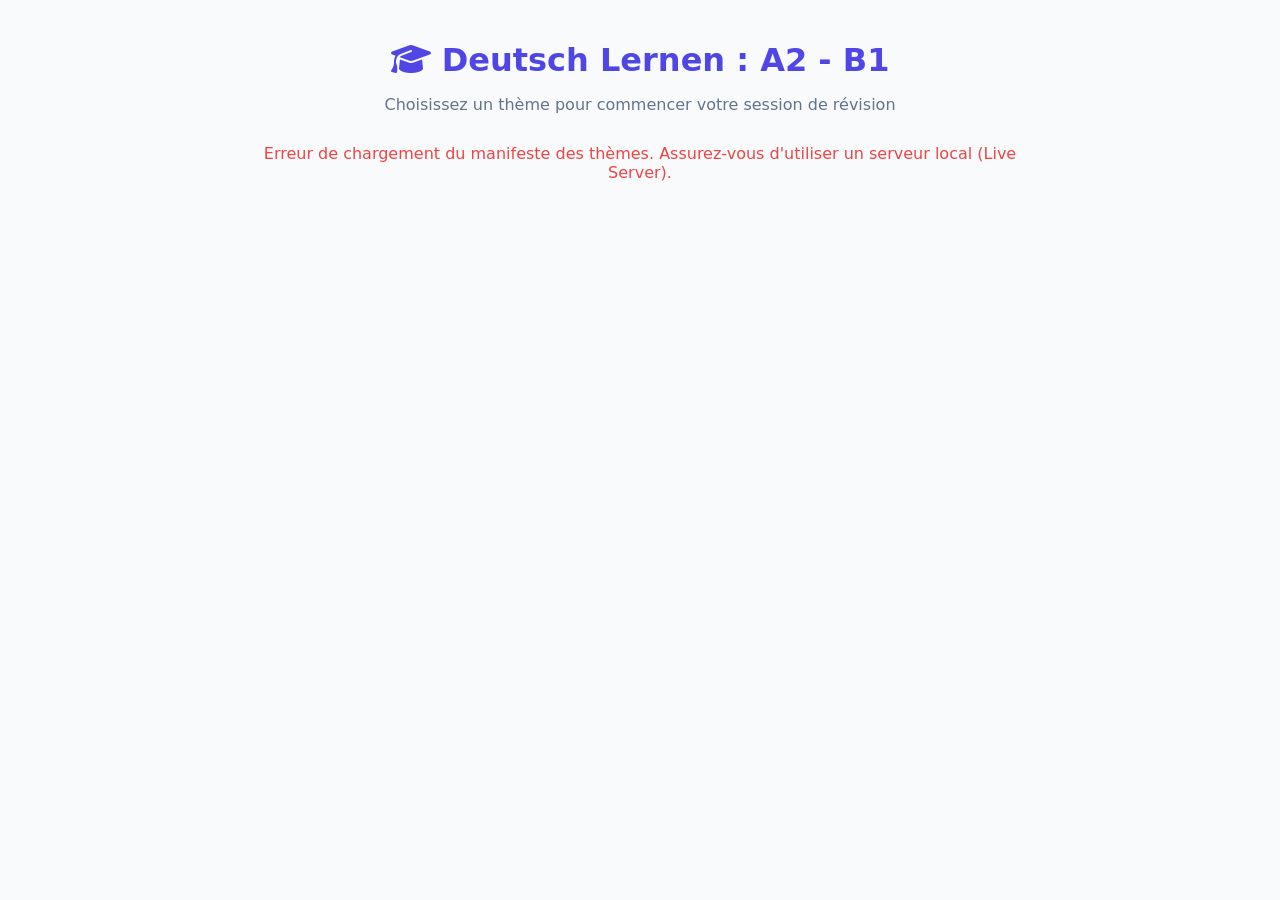
==== index.html @ 4474c890 "Add files via upload" ====
<!DOCTYPE html>
<html lang="fr">
<head>
  <meta charset="UTF-8">
  <meta name="viewport" content="width=device-width, initial-scale=1.0">
  <title>Vocabulaire Allemand A2 - B1 | Sommaire</title>
  <link rel="stylesheet" href="style.css">
  <link rel="stylesheet" href="https://cdnjs.cloudflare.com/ajax/libs/font-awesome/6.4.0/css/all.min.css">
</head>
<body>
  <div class="container">
    <header class="header">
      <h1><i class="fa-solid fa-graduation-cap"></i> Deutsch Lernen : A2 - B1</h1>
      <p>Choisissez un thème pour commencer votre session de révision</p>
    </header>

    <main id="themes-container">
      <!-- Les thèmes seront injectés dynamiquement ici -->
      <p style="text-align: center; color: var(--text-muted);">Chargement des fiches...</p>
    </main>
  </div>

  <script>
    async function loadManifest() {
      try {
        const response = await fetch('data/manifest.json');
        const themes = await response.json();
        
        const container = document.getElementById('themes-container');
        container.innerHTML = ''; // Nettoyer le message de chargement

        // Regrouper par niveau (A2, B1, etc.)
        const levels = {};
        themes.forEach(theme => {
          if (!levels[theme.level]) levels[theme.level] = [];
          levels[theme.level].push(theme);
        });

        // Générer le HTML par niveau
        for (const [level, items] of Object.entries(levels)) {
          let sectionHTML = `
            <section class="level-section">
              <h2 class="badge-level level-${level.toLowerCase()}">Niveau ${level}</h2>
              <div class="cards-grid">
          `;

          items.forEach(theme => {
            // On passe le nom du fichier sans extension dans l'URL
            const fileParam = encodeURIComponent(theme.filename);
            sectionHTML += `
              <a href="app.html?theme=${fileParam}" class="theme-card">
                <div class="theme-icon"><i class="fa-solid ${theme.icon || 'fa-folder'}"></i></div>
                <div class="theme-info">
                  <h3>${theme.title}</h3>
                  <p>${theme.description}</p>
                  <span class="count-tag"><i class="fa-solid fa-layer-group"></i> ${theme.level}</span>
                </div>
              </a>
            `;
          });

          sectionHTML += `</div></section>`;
          container.innerHTML += sectionHTML;
        }

      } catch (error) {
        document.getElementById('themes-container').innerHTML = `
          <p style="text-align: center; color: #ef4444;">Erreur de chargement du manifeste des thèmes. Assurez-vous d'utiliser un serveur local (Live Server).</p>
        `;
        console.error("Erreur manifeste :", error);
      }
    }

    loadManifest();
  </script>
</body>
</html>
---- style.css ----
:root {
  --primary: #4f46e5;
  --primary-hover: #4338ca;
  --bg-color: #f8fafc;
  --card-bg: #ffffff;
  --text-main: #0f172a;
  --text-muted: #64748b;
  --border-radius: 16px;
  --shadow: 0 10px 25px -5px rgba(0, 0, 0, 0.1), 0 8px 10px -6px rgba(0, 0, 0, 0.1);
}

body {
  font-family: 'Segoe UI', system-ui, -apple-system, sans-serif;
  background-color: var(--bg-color);
  color: var(--text-main);
  margin: 0;
  padding: 20px;
  display: flex;
  justify-content: center;
}

.container {
  width: 100%;
  max-width: 800px;
}

/* Header & Nav */
.header {
  text-align: center;
  margin-bottom: 30px;
}

.header h1 {
  font-size: 2rem;
  color: var(--primary);
  margin-bottom: 8px;
}

.header p {
  color: var(--text-muted);
}

.nav-header {
  display: flex;
  align-items: center;
  justify-content: space-between;
}

.btn-back {
  text-decoration: none;
  color: var(--primary);
  font-weight: 600;
  padding: 8px 16px;
  border-radius: 8px;
  background: #e0e7ff;
  transition: 0.2s;
}

.btn-back:hover {
  background: #c7d2fe;
}

/* Grille des thèmes (index) */
.level-section {
  margin-bottom: 30px;
}

.badge-level {
  display: inline-block;
  padding: 6px 16px;
  border-radius: 20px;
  font-size: 0.9rem;
  font-weight: 700;
  margin-bottom: 15px;
}

.level-a2 { background: #dcfce7; color: #15803d; }
.level-b1 { background: #dbeafe; color: #1d4ed8; }

.cards-grid {
  display: grid;
  grid-template-columns: repeat(auto-fill, minmax(240px, 1fr));
  gap: 16px;
}

.theme-card {
  background: var(--card-bg);
  border-radius: var(--border-radius);
  padding: 20px;
  text-decoration: none;
  color: inherit;
  box-shadow: var(--shadow);
  display: flex;
  gap: 15px;
  align-items: center;
  transition: transform 0.2s, box-shadow 0.2s;
}

.theme-card:hover {
  transform: translateY(-4px);
  box-shadow: 0 15px 30px -5px rgba(0, 0, 0, 0.15);
}

.theme-icon {
  font-size: 1.8rem;
  color: var(--primary);
  background: #f1f5f9;
  width: 50px;
  height: 50px;
  border-radius: 12px;
  display: flex;
  align-items: center;
  justify-content: center;
  flex-shrink: 0;
}

.theme-info h3 {
  margin: 0 0 5px 0;
  font-size: 1.1rem;
}

.theme-info p {
  margin: 0 0 8px 0;
  font-size: 0.85rem;
  color: var(--text-muted);
}

/* Flashcard 3D (app) */
.flashcard-wrapper {
  display: flex;
  flex-direction: column;
  align-items: center;
  gap: 20px;
}

.card-container {
  width: 100%;
  max-width: 480px;
  height: 280px;
  perspective: 1000px;
  cursor: pointer;
}

.card {
  width: 100%;
  height: 100%;
  position: relative;
  transform-style: preserve-3d;
  transition: transform 0.6s cubic-bezier(0.4, 0.2, 0.2, 1);
  border-radius: var(--border-radius);
  box-shadow: var(--shadow);
}

.card.flipped {
  transform: rotateY(180deg);
}

.card-face {
  position: absolute;
  width: 100%;
  height: 100%;
  backface-visibility: hidden;
  border-radius: var(--border-radius);
  background: var(--card-bg);
  padding: 25px;
  box-sizing: border-box;
  display: flex;
  flex-direction: column;
  justify-content: space-between;
}

.card-back {
  transform: rotateY(180deg);
  background: #f8fafc;
  border: 2px solid #e2e8f0;
}

.card-type {
  font-size: 0.8rem;
  text-transform: uppercase;
  letter-spacing: 1px;
  color: var(--text-muted);
  font-weight: 700;
}

.card-content {
  text-align: center;
}

.de-text {
  font-size: 1.8rem;
  font-weight: 700;
  margin: 0 0 10px 0;
  color: var(--text-main);
}

.fr-text {
  font-size: 1.6rem;
  font-weight: 600;
  color: var(--primary);
  margin: 0;
}

.example-text {
  font-size: 0.95rem;
  font-style: italic;
  color: var(--text-muted);
  margin: 0;
}

.btn-audio {
  position: absolute;
  top: 20px;
  right: 20px;
  background: #e0e7ff;
  border: none;
  color: var(--primary);
  width: 38px;
  height: 38px;
  border-radius: 50%;
  cursor: pointer;
  font-size: 1rem;
}

.hint-flip {
  font-size: 0.75rem;
  color: var(--text-muted);
  text-align: center;
}

/* Évaluation (Rang 1 à 5) */
.rating-box {
  width: 100%;
  max-width: 480px;
  text-align: center;
}

.rating-box p {
  font-size: 0.9rem;
  color: var(--text-muted);
  margin-bottom: 10px;
}

.rating-buttons {
  display: flex;
  gap: 8px;
  justify-content: space-between;
}

.btn-rank {
  flex: 1;
  padding: 10px 4px;
  border: 2px solid #e2e8f0;
  background: white;
  border-radius: 10px;
  cursor: pointer;
  font-weight: bold;
  font-size: 1.1rem;
  transition: all 0.2s;
}

.btn-rank small {
  display: block;
  font-size: 0.65rem;
  font-weight: normal;
}

.btn-rank.active { border-color: var(--primary); background: #e0e7ff; }
.btn-rank.r1:hover { border-color: #ef4444; color: #ef4444; }
.btn-rank.r2:hover { border-color: #f97316; color: #f97316; }
.btn-rank.r3:hover { border-color: #eab308; color: #eab308; }
.btn-rank.r4:hover { border-color: #84cc16; color: #84cc16; }
.btn-rank.r5:hover { border-color: #22c55e; color: #22c55e; }

.btn-next {
  background: var(--primary);
  color: white;
  border: none;
  padding: 12px 28px;
  border-radius: 10px;
  font-size: 1rem;
  font-weight: 600;
  cursor: pointer;
  transition: background 0.2s;
}

.btn-next:hover {
  background: var(--primary-hover);
}
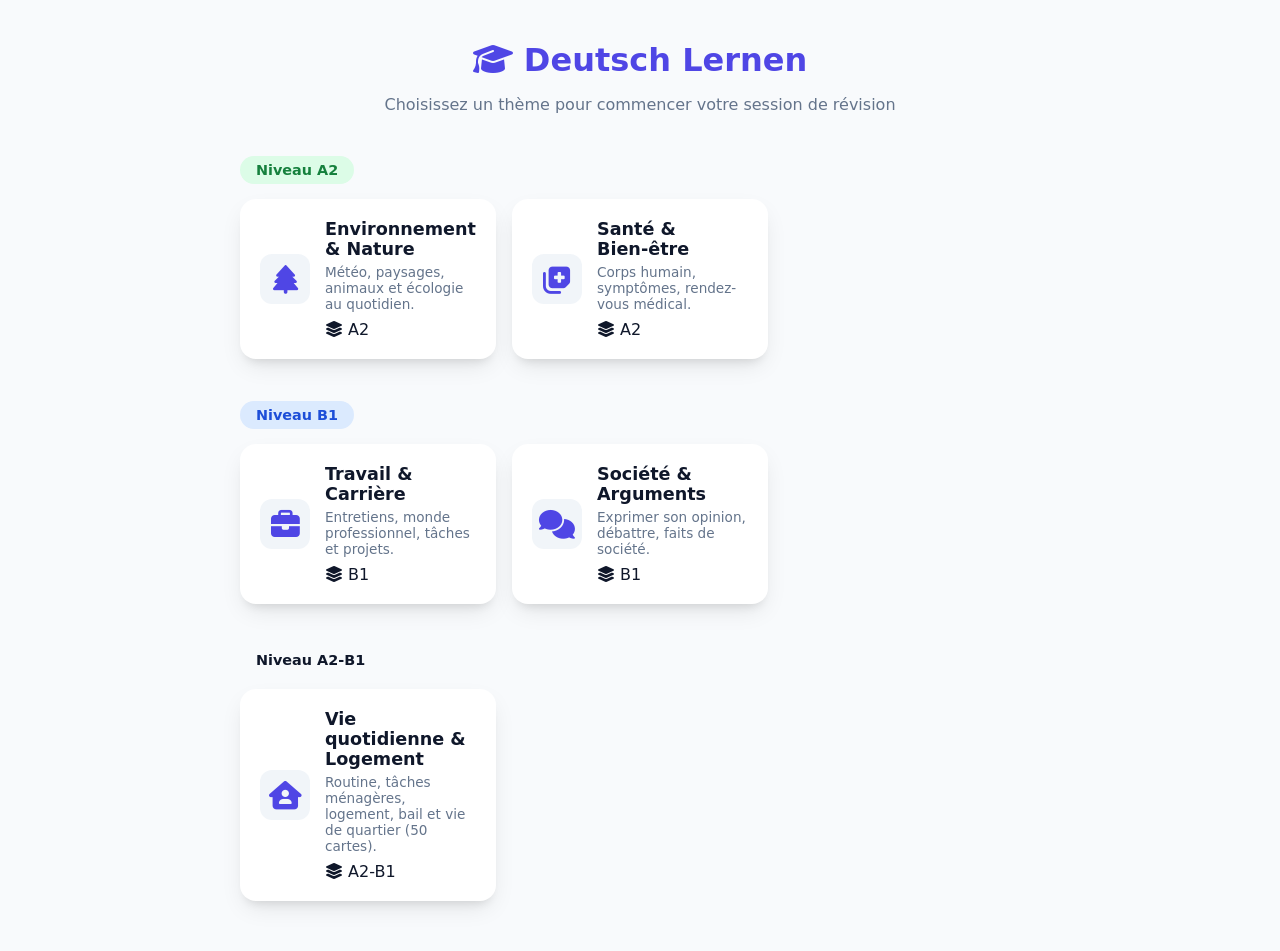
==== commit a7fd198d: "Update title and error handling in index.html" ====
--- a/index.html
+++ b/index.html
@@ -3,49 +3,50 @@
 <head>
   <meta charset="UTF-8">
   <meta name="viewport" content="width=device-width, initial-scale=1.0">
-  <title>Vocabulaire Allemand A2 - B1 | Sommaire</title>
+  <title>Vocabulaire Allemand | Sommaire</title>
   <link rel="stylesheet" href="style.css">
   <link rel="stylesheet" href="https://cdnjs.cloudflare.com/ajax/libs/font-awesome/6.4.0/css/all.min.css">
 </head>
 <body>
   <div class="container">
     <header class="header">
-      <h1><i class="fa-solid fa-graduation-cap"></i> Deutsch Lernen : A2 - B1</h1>
+      <h1><i class="fa-solid fa-graduation-cap"></i> Deutsch Lernen</h1>
       <p>Choisissez un thème pour commencer votre session de révision</p>
     </header>
 
     <main id="themes-container">
-      <!-- Les thèmes seront injectés dynamiquement ici -->
       <p style="text-align: center; color: var(--text-muted);">Chargement des fiches...</p>
     </main>
   </div>
 
   <script>
     async function loadManifest() {
+      const container = document.getElementById('themes-container');
       try {
-        const response = await fetch('data/manifest.json');
+        // Ajout d'un paramètre anti-cache pour toujours lire le manifest à jour
+        const response = await fetch('data/manifest.json?v=' + Date.now());
+        if (!response.ok) throw new Error("Impossible de charger manifest.json");
+        
         const themes = await response.json();
-        
-        const container = document.getElementById('themes-container');
-        container.innerHTML = ''; // Nettoyer le message de chargement
+        container.innerHTML = ''; 
 
-        // Regrouper par niveau (A2, B1, etc.)
+        // Regrouper par niveau
         const levels = {};
         themes.forEach(theme => {
-          if (!levels[theme.level]) levels[theme.level] = [];
-          levels[theme.level].push(theme);
+          const lvl = theme.level || 'Général';
+          if (!levels[lvl]) levels[lvl] = [];
+          levels[lvl].push(theme);
         });
 
-        // Générer le HTML par niveau
+        // Générer le HTML
         for (const [level, items] of Object.entries(levels)) {
           let sectionHTML = `
             <section class="level-section">
-              <h2 class="badge-level level-${level.toLowerCase()}">Niveau ${level}</h2>
+              <h2 class="badge-level level-${level.toLowerCase().replace(/[^a-z0-9]/g, '')}">Niveau ${level}</h2>
               <div class="cards-grid">
           `;
 
           items.forEach(theme => {
-            // On passe le nom du fichier sans extension dans l'URL
             const fileParam = encodeURIComponent(theme.filename);
             sectionHTML += `
               <a href="app.html?theme=${fileParam}" class="theme-card">
@@ -64,8 +65,12 @@
         }
 
       } catch (error) {
-        document.getElementById('themes-container').innerHTML = `
-          <p style="text-align: center; color: #ef4444;">Erreur de chargement du manifeste des thèmes. Assurez-vous d'utiliser un serveur local (Live Server).</p>
+        container.innerHTML = `
+          <div style="text-align: center; color: #ef4444; padding: 20px;">
+            <i class="fa-solid fa-circle-exclamation" style="font-size: 2rem; margin-bottom: 10px;"></i>
+            <p><strong>Erreur de chargement du sommaire</strong></p>
+            <p style="font-size: 0.9rem;">Vérifiez que le fichier <code>data/manifest.json</code> ne contient pas d'erreur de syntaxe JSON.</p>
+          </div>
         `;
         console.error("Erreur manifeste :", error);
       }
@@ -74,4 +79,4 @@
     loadManifest();
   </script>
 </body>
-</html>+</html>
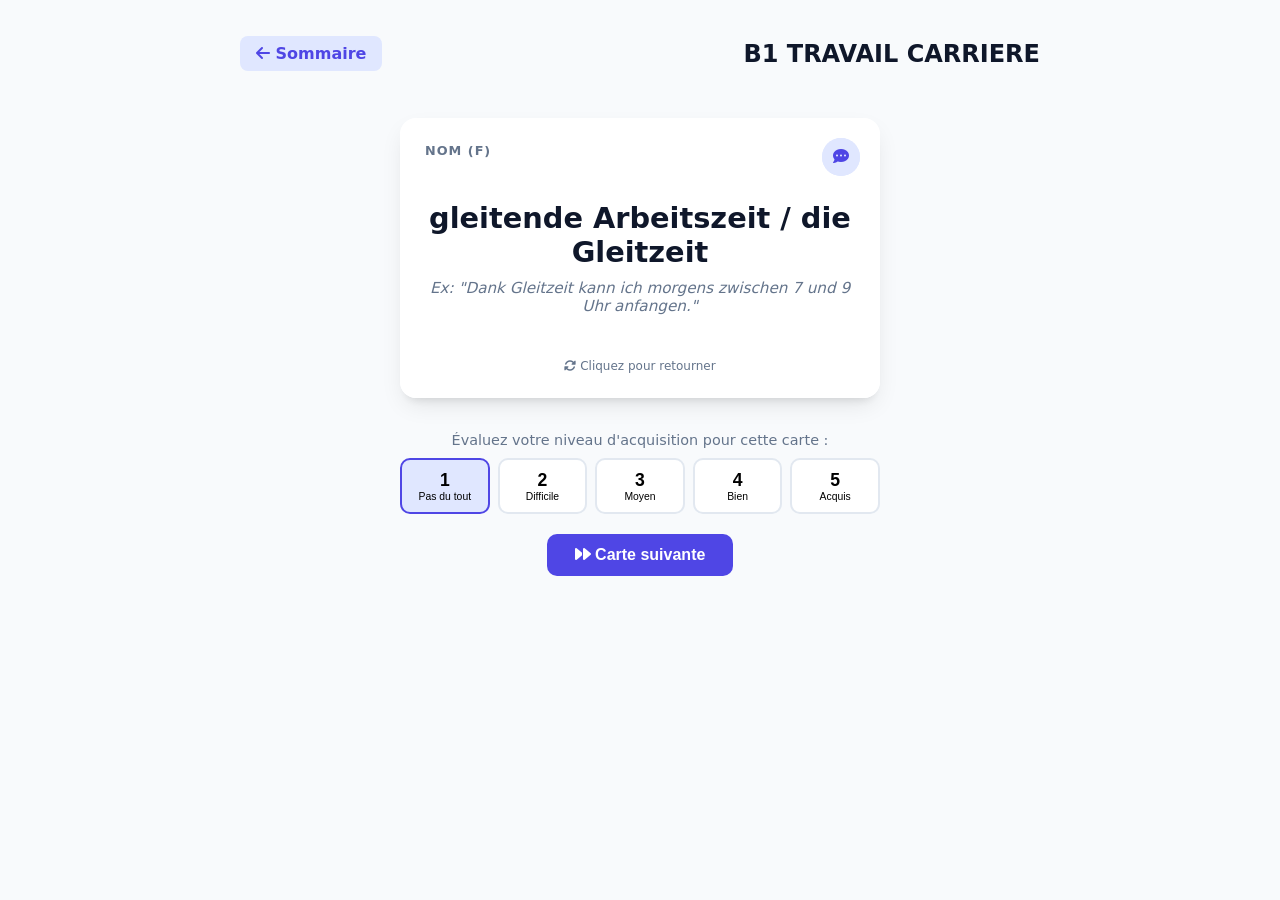
==== commit 901bf3ce: "Update title and structure for flashcard session" ====
--- a/index.html
+++ b/index.html
@@ -3,80 +3,201 @@
 <head>
   <meta charset="UTF-8">
   <meta name="viewport" content="width=device-width, initial-scale=1.0">
-  <title>Vocabulaire Allemand | Sommaire</title>
+  <title>Session de Flashcards | Allemand</title>
   <link rel="stylesheet" href="style.css">
   <link rel="stylesheet" href="https://cdnjs.cloudflare.com/ajax/libs/font-awesome/6.4.0/css/all.min.css">
 </head>
 <body>
   <div class="container">
-    <header class="header">
-      <h1><i class="fa-solid fa-graduation-cap"></i> Deutsch Lernen</h1>
-      <p>Choisissez un thème pour commencer votre session de révision</p>
+    <header class="header nav-header">
+      <a href="index.html" class="btn-back"><i class="fa-solid fa-arrow-left"></i> Sommaire</a>
+      <h2 id="theme-title">Chargement...</h2>
     </header>
 
-    <main id="themes-container">
-      <p style="text-align: center; color: var(--text-muted);">Chargement des fiches...</p>
+    <main class="flashcard-wrapper">
+      <div class="card-container" id="card-container">
+        <div class="card" id="flashcard">
+          <!-- Recto (Allemand) -->
+          <div class="card-face card-front">
+            <span class="card-type" id="card-type">Mot</span>
+            
+            <div class="card-content">
+              <!-- Mot / Expression principales -->
+              <div class="text-audio-row">
+                <p class="de-text" id="de-text">...</p>
+                <button class="btn-audio" id="btn-audio-word" title="Écouter le mot">
+                  <i class="fa-solid fa-volume-high"></i>
+                </button>
+              </div>
+
+              <!-- Phrase d'exemple -->
+              <div class="example-row" id="example-wrapper">
+                <p class="example-text" id="example-text"></p>
+                <button class="btn-audio btn-audio-sub" id="btn-audio-example" title="Écouter la phrase d'exemple">
+                  <i class="fa-solid fa-comment-dots"></i>
+                </button>
+              </div>
+            </div>
+
+            <span class="hint-flip"><i class="fa-solid fa-rotate"></i> Cliquez pour retourner</span>
+          </div>
+
+          <!-- Verso (Français) -->
+          <div class="card-face card-back">
+            <span class="card-type">Traduction</span>
+            <div class="card-content">
+              <p class="fr-text" id="fr-text">...</p>
+            </div>
+            <span class="hint-flip"><i class="fa-solid fa-rotate"></i> Cliquez pour retourner</span>
+          </div>
+        </div>
+      </div>
+
+      <!-- Évaluation -->
+      <div class="rating-box">
+        <p>Évaluez votre niveau d'acquisition pour cette carte :</p>
+        <div class="rating-buttons">
+          <button class="btn-rank r1" onclick="rateCard(1)">1<br><small>Pas du tout</small></button>
+          <button class="btn-rank r2" onclick="rateCard(2)">2<br><small>Difficile</small></button>
+          <button class="btn-rank r3" onclick="rateCard(3)">3<br><small>Moyen</small></button>
+          <button class="btn-rank r4" onclick="rateCard(4)">4<br><small>Bien</small></button>
+          <button class="btn-rank r5" onclick="rateCard(5)">5<br><small>Acquis</small></button>
+        </div>
+      </div>
+
+      <div class="action-box">
+        <button class="btn-next" id="btn-next"><i class="fa-solid fa-forward"></i> Carte suivante</button>
+      </div>
     </main>
   </div>
 
   <script>
-    async function loadManifest() {
-      const container = document.getElementById('themes-container');
+    let vocabulary = [];
+    let currentCard = null;
+    let fileName = "";
+
+    const urlParams = new URLSearchParams(window.location.search);
+    fileName = urlParams.get('theme') || 'b1 travail carriere.json';
+
+    const cleanTitle = fileName.replace('.json', '');
+    document.getElementById('theme-title').textContent = cleanTitle.toUpperCase();
+
+    async function loadThemeData() {
       try {
-        // Ajout d'un paramètre anti-cache pour toujours lire le manifest à jour
-        const response = await fetch('data/manifest.json?v=' + Date.now());
-        if (!response.ok) throw new Error("Impossible de charger manifest.json");
+        const response = await fetch(`data/${fileName}`);
+        const defaultData = await response.json();
         
-        const themes = await response.json();
-        container.innerHTML = ''; 
-
-        // Regrouper par niveau
-        const levels = {};
-        themes.forEach(theme => {
-          const lvl = theme.level || 'Général';
-          if (!levels[lvl]) levels[lvl] = [];
-          levels[lvl].push(theme);
-        });
-
-        // Générer le HTML
-        for (const [level, items] of Object.entries(levels)) {
-          let sectionHTML = `
-            <section class="level-section">
-              <h2 class="badge-level level-${level.toLowerCase().replace(/[^a-z0-9]/g, '')}">Niveau ${level}</h2>
-              <div class="cards-grid">
-          `;
-
-          items.forEach(theme => {
-            const fileParam = encodeURIComponent(theme.filename);
-            sectionHTML += `
-              <a href="app.html?theme=${fileParam}" class="theme-card">
-                <div class="theme-icon"><i class="fa-solid ${theme.icon || 'fa-folder'}"></i></div>
-                <div class="theme-info">
-                  <h3>${theme.title}</h3>
-                  <p>${theme.description}</p>
-                  <span class="count-tag"><i class="fa-solid fa-layer-group"></i> ${theme.level}</span>
-                </div>
-              </a>
-            `;
-          });
-
-          sectionHTML += `</div></section>`;
-          container.innerHTML += sectionHTML;
+        const storageKey = `flashcards_${fileName.replace(/\s+/g, '_')}`;
+        const savedData = localStorage.getItem(storageKey);
+
+        if (savedData) {
+          vocabulary = JSON.parse(savedData);
+        } else {
+          vocabulary = defaultData;
+          saveToLocalStorage(storageKey);
         }
 
+        nextCard();
       } catch (error) {
-        container.innerHTML = `
-          <div style="text-align: center; color: #ef4444; padding: 20px;">
-            <i class="fa-solid fa-circle-exclamation" style="font-size: 2rem; margin-bottom: 10px;"></i>
-            <p><strong>Erreur de chargement du sommaire</strong></p>
-            <p style="font-size: 0.9rem;">Vérifiez que le fichier <code>data/manifest.json</code> ne contient pas d'erreur de syntaxe JSON.</p>
-          </div>
-        `;
-        console.error("Erreur manifeste :", error);
-      }
-    }
-
-    loadManifest();
+        document.getElementById('de-text').textContent = "Erreur de chargement du fichier JSON.";
+        console.error("Erreur de chargement du thème :", error);
+      }
+    }
+
+    function saveToLocalStorage(storageKey) {
+      localStorage.setItem(storageKey, JSON.stringify(vocabulary));
+    }
+
+    function getRandomCard() {
+      if (vocabulary.length === 0) return null;
+      let pool = [];
+      vocabulary.forEach((item, index) => {
+        let weight = Math.max(1, 6 - (item.score || 1));
+        for (let i = 0; i < weight; i++) {
+          pool.push(index);
+        }
+      });
+      let randomIndex = pool[Math.floor(Math.random() * pool.length)];
+      return vocabulary[randomIndex];
+    }
+
+    function displayCard(card) {
+      if (!card) return;
+      currentCard = card;
+
+      const cardElem = document.getElementById('flashcard');
+      cardElem.classList.remove('flipped');
+
+      document.getElementById('card-type').textContent = card.type || 'Vocabulaire';
+      document.getElementById('de-text').textContent = card.de;
+      
+      const exampleWrapper = document.getElementById('example-wrapper');
+      if (card.example) {
+        document.getElementById('example-text').textContent = `Ex: "${card.example}"`;
+        exampleWrapper.style.display = "flex";
+      } else {
+        exampleWrapper.style.display = "none";
+      }
+
+      document.getElementById('fr-text').textContent = card.fr;
+
+      document.querySelectorAll('.btn-rank').forEach(btn => btn.classList.remove('active'));
+      const score = card.score || 1;
+      const activeBtn = document.querySelector(`.btn-rank.r5` === `.r${score}` ? `.btn-rank.r5` : `.btn-rank.r${score}`);
+      if (activeBtn) activeBtn.classList.add('active');
+    }
+
+    function nextCard() {
+      window.speechSynthesis.cancel(); // Stoppe la lecture en cours au changement de carte
+      const card = getRandomCard();
+      displayCard(card);
+    }
+
+    function rateCard(score) {
+      if (!currentCard) return;
+      currentCard.score = score;
+      const storageKey = `flashcards_${fileName.replace(/\s+/g, '_')}`;
+      saveToLocalStorage(storageKey);
+      
+      document.querySelectorAll('.btn-rank').forEach(btn => btn.classList.remove('active'));
+      document.querySelector(`.btn-rank.r${score}`).classList.add('active');
+
+      setTimeout(nextCard, 250);
+    }
+
+    function speakText(text) {
+      window.speechSynthesis.cancel();
+      const utterance = new SpeechSynthesisUtterance(text);
+      utterance.lang = 'de-DE';
+      utterance.rate = 0.9; // Vitesse légèrement ajustée pour bien articuler
+      window.speechSynthesis.speak(utterance);
+    }
+
+    // Retourner la carte au clic (hors boutons audio)
+    document.getElementById('card-container').addEventListener('click', function(e) {
+      if (e.target.closest('.btn-audio')) return;
+      document.getElementById('flashcard').classList.toggle('flipped');
+    });
+
+    // Audio pour le mot principal
+    document.getElementById('btn-audio-word').addEventListener('click', function(e) {
+      e.stopPropagation();
+      if (currentCard && currentCard.de) {
+        speakText(currentCard.de);
+      }
+    });
+
+    // Audio pour la phrase d'exemple
+    document.getElementById('btn-audio-example').addEventListener('click', function(e) {
+      e.stopPropagation();
+      if (currentCard && currentCard.example) {
+        speakText(currentCard.example);
+      }
+    });
+
+    document.getElementById('btn-next').addEventListener('click', nextCard);
+
+    loadThemeData();
   </script>
 </body>
 </html>
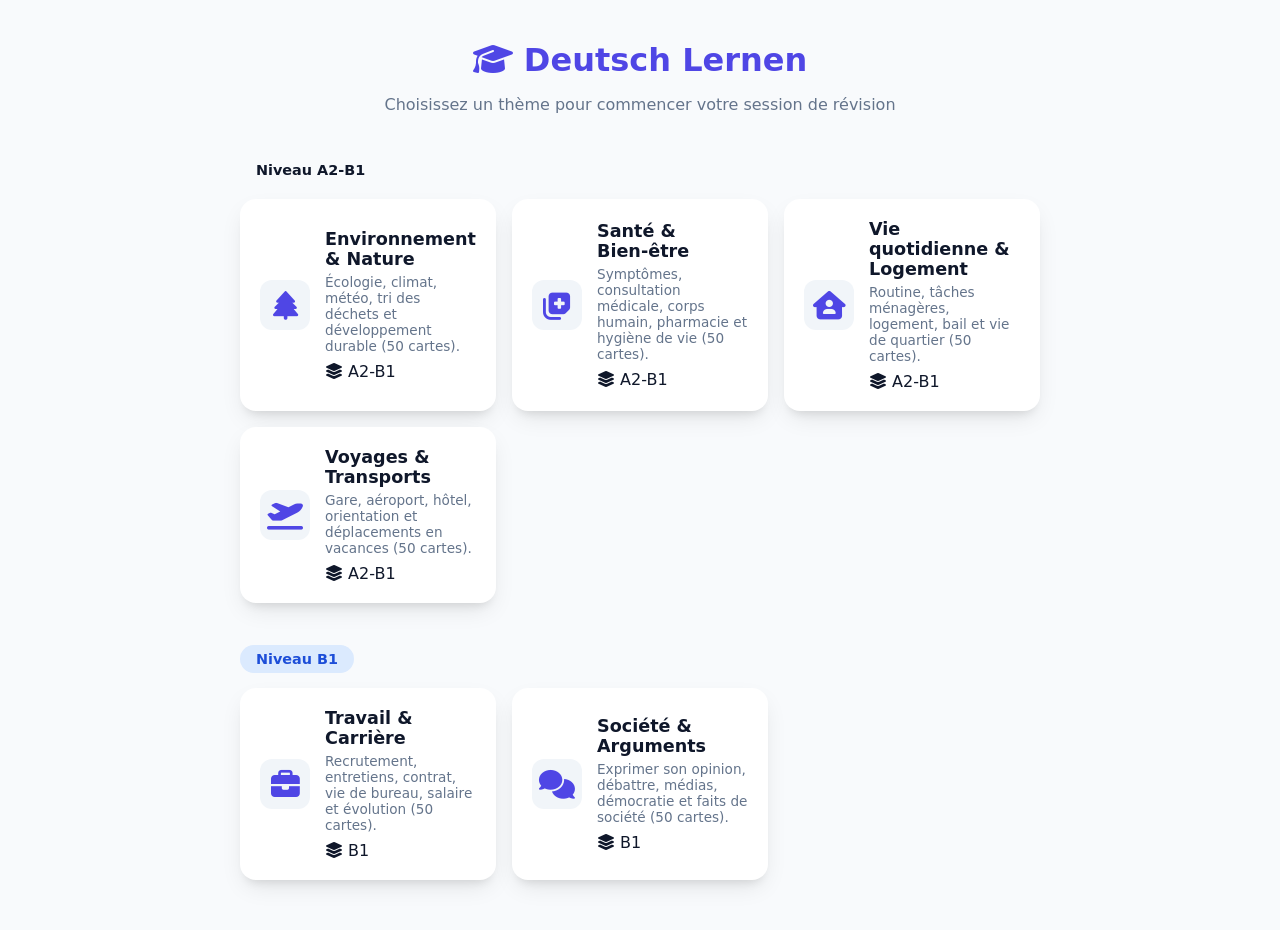
==== commit dc86507b: "Update title and restructure flashcard layout" ====
--- a/index.html
+++ b/index.html
@@ -3,201 +3,76 @@
 <head>
   <meta charset="UTF-8">
   <meta name="viewport" content="width=device-width, initial-scale=1.0">
-  <title>Session de Flashcards | Allemand</title>
+  <title>Vocabulaire Allemand | Sommaire</title>
   <link rel="stylesheet" href="style.css">
   <link rel="stylesheet" href="https://cdnjs.cloudflare.com/ajax/libs/font-awesome/6.4.0/css/all.min.css">
 </head>
 <body>
   <div class="container">
-    <header class="header nav-header">
-      <a href="index.html" class="btn-back"><i class="fa-solid fa-arrow-left"></i> Sommaire</a>
-      <h2 id="theme-title">Chargement...</h2>
+    <header class="header">
+      <h1><i class="fa-solid fa-graduation-cap"></i> Deutsch Lernen</h1>
+      <p>Choisissez un thème pour commencer votre session de révision</p>
     </header>
 
-    <main class="flashcard-wrapper">
-      <div class="card-container" id="card-container">
-        <div class="card" id="flashcard">
-          <!-- Recto (Allemand) -->
-          <div class="card-face card-front">
-            <span class="card-type" id="card-type">Mot</span>
-            
-            <div class="card-content">
-              <!-- Mot / Expression principales -->
-              <div class="text-audio-row">
-                <p class="de-text" id="de-text">...</p>
-                <button class="btn-audio" id="btn-audio-word" title="Écouter le mot">
-                  <i class="fa-solid fa-volume-high"></i>
-                </button>
-              </div>
-
-              <!-- Phrase d'exemple -->
-              <div class="example-row" id="example-wrapper">
-                <p class="example-text" id="example-text"></p>
-                <button class="btn-audio btn-audio-sub" id="btn-audio-example" title="Écouter la phrase d'exemple">
-                  <i class="fa-solid fa-comment-dots"></i>
-                </button>
-              </div>
-            </div>
-
-            <span class="hint-flip"><i class="fa-solid fa-rotate"></i> Cliquez pour retourner</span>
-          </div>
-
-          <!-- Verso (Français) -->
-          <div class="card-face card-back">
-            <span class="card-type">Traduction</span>
-            <div class="card-content">
-              <p class="fr-text" id="fr-text">...</p>
-            </div>
-            <span class="hint-flip"><i class="fa-solid fa-rotate"></i> Cliquez pour retourner</span>
-          </div>
-        </div>
-      </div>
-
-      <!-- Évaluation -->
-      <div class="rating-box">
-        <p>Évaluez votre niveau d'acquisition pour cette carte :</p>
-        <div class="rating-buttons">
-          <button class="btn-rank r1" onclick="rateCard(1)">1<br><small>Pas du tout</small></button>
-          <button class="btn-rank r2" onclick="rateCard(2)">2<br><small>Difficile</small></button>
-          <button class="btn-rank r3" onclick="rateCard(3)">3<br><small>Moyen</small></button>
-          <button class="btn-rank r4" onclick="rateCard(4)">4<br><small>Bien</small></button>
-          <button class="btn-rank r5" onclick="rateCard(5)">5<br><small>Acquis</small></button>
-        </div>
-      </div>
-
-      <div class="action-box">
-        <button class="btn-next" id="btn-next"><i class="fa-solid fa-forward"></i> Carte suivante</button>
-      </div>
+    <main id="themes-container">
+      <p style="text-align: center; color: var(--text-muted);">Chargement des fiches...</p>
     </main>
   </div>
 
   <script>
-    let vocabulary = [];
-    let currentCard = null;
-    let fileName = "";
+    async function loadManifest() {
+      const container = document.getElementById('themes-container');
+      try {
+        const response = await fetch('data/manifest.json?v=' + Date.now());
+        if (!response.ok) throw new Error("Impossible de charger manifest.json");
+        
+        const themes = await response.json();
+        container.innerHTML = ''; 
 
-    const urlParams = new URLSearchParams(window.location.search);
-    fileName = urlParams.get('theme') || 'b1 travail carriere.json';
+        const levels = {};
+        themes.forEach(theme => {
+          const lvl = theme.level || 'Général';
+          if (!levels[lvl]) levels[lvl] = [];
+          levels[lvl].push(theme);
+        });
 
-    const cleanTitle = fileName.replace('.json', '');
-    document.getElementById('theme-title').textContent = cleanTitle.toUpperCase();
+        for (const [level, items] of Object.entries(levels)) {
+          let sectionHTML = `
+            <section class="level-section">
+              <h2 class="badge-level level-${level.toLowerCase().replace(/[^a-z0-9]/g, '')}">Niveau ${level}</h2>
+              <div class="cards-grid">
+          `;
 
-    async function loadThemeData() {
-      try {
-        const response = await fetch(`data/${fileName}`);
-        const defaultData = await response.json();
-        
-        const storageKey = `flashcards_${fileName.replace(/\s+/g, '_')}`;
-        const savedData = localStorage.getItem(storageKey);
+          items.forEach(theme => {
+            const fileParam = encodeURIComponent(theme.filename);
+            sectionHTML += `
+              <a href="app.html?theme=${fileParam}" class="theme-card">
+                <div class="theme-icon"><i class="fa-solid ${theme.icon || 'fa-folder'}"></i></div>
+                <div class="theme-info">
+                  <h3>${theme.title}</h3>
+                  <p>${theme.description}</p>
+                  <span class="count-tag"><i class="fa-solid fa-layer-group"></i> ${theme.level}</span>
+                </div>
+              </a>
+            `;
+          });
 
-        if (savedData) {
-          vocabulary = JSON.parse(savedData);
-        } else {
-          vocabulary = defaultData;
-          saveToLocalStorage(storageKey);
+          sectionHTML += `</div></section>`;
+          container.innerHTML += sectionHTML;
         }
 
-        nextCard();
       } catch (error) {
-        document.getElementById('de-text').textContent = "Erreur de chargement du fichier JSON.";
-        console.error("Erreur de chargement du thème :", error);
+        container.innerHTML = `
+          <div style="text-align: center; color: #ef4444; padding: 20px;">
+            <i class="fa-solid fa-circle-exclamation" style="font-size: 2rem; margin-bottom: 10px;"></i>
+            <p><strong>Erreur de chargement du sommaire</strong></p>
+          </div>
+        `;
+        console.error("Erreur manifeste :", error);
       }
     }
 
-    function saveToLocalStorage(storageKey) {
-      localStorage.setItem(storageKey, JSON.stringify(vocabulary));
-    }
-
-    function getRandomCard() {
-      if (vocabulary.length === 0) return null;
-      let pool = [];
-      vocabulary.forEach((item, index) => {
-        let weight = Math.max(1, 6 - (item.score || 1));
-        for (let i = 0; i < weight; i++) {
-          pool.push(index);
-        }
-      });
-      let randomIndex = pool[Math.floor(Math.random() * pool.length)];
-      return vocabulary[randomIndex];
-    }
-
-    function displayCard(card) {
-      if (!card) return;
-      currentCard = card;
-
-      const cardElem = document.getElementById('flashcard');
-      cardElem.classList.remove('flipped');
-
-      document.getElementById('card-type').textContent = card.type || 'Vocabulaire';
-      document.getElementById('de-text').textContent = card.de;
-      
-      const exampleWrapper = document.getElementById('example-wrapper');
-      if (card.example) {
-        document.getElementById('example-text').textContent = `Ex: "${card.example}"`;
-        exampleWrapper.style.display = "flex";
-      } else {
-        exampleWrapper.style.display = "none";
-      }
-
-      document.getElementById('fr-text').textContent = card.fr;
-
-      document.querySelectorAll('.btn-rank').forEach(btn => btn.classList.remove('active'));
-      const score = card.score || 1;
-      const activeBtn = document.querySelector(`.btn-rank.r5` === `.r${score}` ? `.btn-rank.r5` : `.btn-rank.r${score}`);
-      if (activeBtn) activeBtn.classList.add('active');
-    }
-
-    function nextCard() {
-      window.speechSynthesis.cancel(); // Stoppe la lecture en cours au changement de carte
-      const card = getRandomCard();
-      displayCard(card);
-    }
-
-    function rateCard(score) {
-      if (!currentCard) return;
-      currentCard.score = score;
-      const storageKey = `flashcards_${fileName.replace(/\s+/g, '_')}`;
-      saveToLocalStorage(storageKey);
-      
-      document.querySelectorAll('.btn-rank').forEach(btn => btn.classList.remove('active'));
-      document.querySelector(`.btn-rank.r${score}`).classList.add('active');
-
-      setTimeout(nextCard, 250);
-    }
-
-    function speakText(text) {
-      window.speechSynthesis.cancel();
-      const utterance = new SpeechSynthesisUtterance(text);
-      utterance.lang = 'de-DE';
-      utterance.rate = 0.9; // Vitesse légèrement ajustée pour bien articuler
-      window.speechSynthesis.speak(utterance);
-    }
-
-    // Retourner la carte au clic (hors boutons audio)
-    document.getElementById('card-container').addEventListener('click', function(e) {
-      if (e.target.closest('.btn-audio')) return;
-      document.getElementById('flashcard').classList.toggle('flipped');
-    });
-
-    // Audio pour le mot principal
-    document.getElementById('btn-audio-word').addEventListener('click', function(e) {
-      e.stopPropagation();
-      if (currentCard && currentCard.de) {
-        speakText(currentCard.de);
-      }
-    });
-
-    // Audio pour la phrase d'exemple
-    document.getElementById('btn-audio-example').addEventListener('click', function(e) {
-      e.stopPropagation();
-      if (currentCard && currentCard.example) {
-        speakText(currentCard.example);
-      }
-    });
-
-    document.getElementById('btn-next').addEventListener('click', nextCard);
-
-    loadThemeData();
+    loadManifest();
   </script>
 </body>
 </html>
--- a/style.css
+++ b/style.css
@@ -2,7 +2,54 @@
   --primary: #4f46e5;
   --primary-hover: #4338ca;
   --bg-color: #f8fafc;
-  --card-bg: #ffffff;
+  --card-bg: #ffffff;.text-audio-row {
+  display: flex;
+  align-items: center;
+  justify-content: center;
+  gap: 12px;
+  margin-bottom: 12px;
+}
+
+.example-row {
+  display: flex;
+  align-items: center;
+  justify-content: center;
+  gap: 10px;
+  background: #f1f5f9;
+  padding: 8px 14px;
+  border-radius: 10px;
+  max-width: 90%;
+  margin: 0 auto;
+}
+
+.btn-audio {
+  background: #e0e7ff;
+  border: none;
+  color: var(--primary);
+  width: 36px;
+  height: 36px;
+  border-radius: 50%;
+  cursor: pointer;
+  font-size: 0.95rem;
+  display: inline-flex;
+  align-items: center;
+  justify-content: center;
+  transition: transform 0.15s, background 0.15s;
+  flex-shrink: 0;
+}
+
+.btn-audio:hover {
+  background: #c7d2fe;
+  transform: scale(1.08);
+}
+
+.btn-audio-sub {
+  width: 30px;
+  height: 30px;
+  font-size: 0.85rem;
+  background: #ffffff;
+  box-shadow: 0 2px 4px rgba(0,0,0,0.08);
+}
   --text-main: #0f172a;
   --text-muted: #64748b;
   --border-radius: 16px;
@@ -286,4 +333,4 @@
 
 .btn-next:hover {
   background: var(--primary-hover);
-}+}
